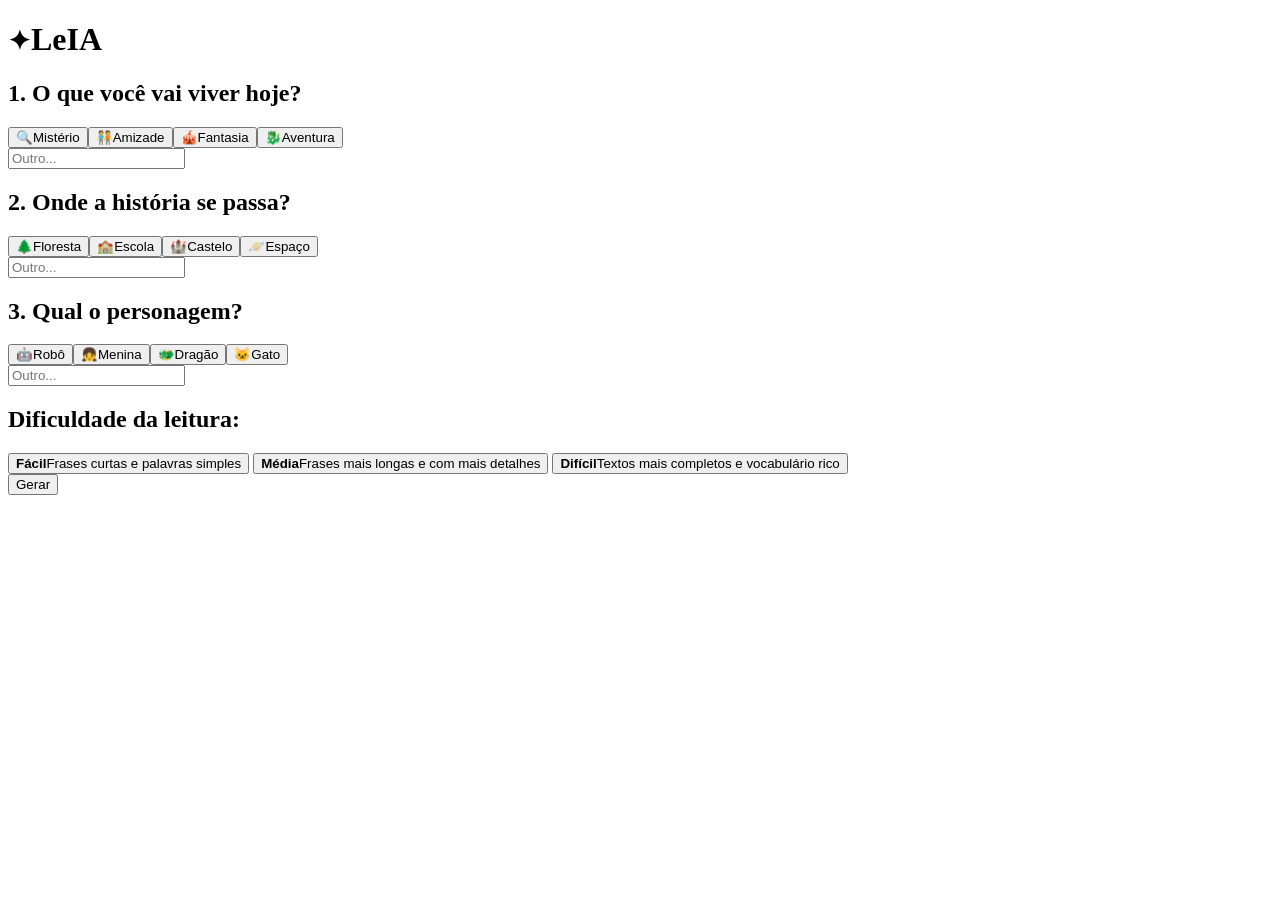
==== create.html @ 79de75a7 "Add files via upload" ====
<!doctype html><html lang="pt-BR"><head><meta charset="utf-8"><meta name="viewport" content="width=device-width,initial-scale=1"><link rel="preconnect" href="https://fonts.googleapis.com"><link href="https://fonts.googleapis.com/css2?family=Nunito:wght@400;700;800;900&display=swap" rel="stylesheet"><link rel="stylesheet" href="css/style.css"><title>LeIA – Gerar história</title></head><body data-page="create" data-nav="1" class="">
<div id="wizard" class="gen"><h1 class="logo" aria-label="LeIA"><small>✦</small>Le<b>IA</b></h1>
<h2>1. O que você vai viver hoje?</h2><div class="tiles">
<button class="tile t0" aria-pressed="false" data-v="Mistério"><span>🔍</span>Mistério</button><button class="tile t1" aria-pressed="false" data-v="Amizade"><span>🧑‍🤝‍🧑</span>Amizade</button><button class="tile t2" aria-pressed="false" data-v="Fantasia"><span>🎪</span>Fantasia</button><button class="tile t3" aria-pressed="false" data-v="Aventura"><span>🐉</span>Aventura</button></div>
<input class="field" placeholder="Outro..." aria-label="Outro tipo de história">
<h2>2. Onde a história se passa?</h2><div class="tiles">
<button class="tile t0" aria-pressed="false" data-v="uma floresta"><span>🌲</span>Floresta</button><button class="tile t1" aria-pressed="false" data-v="uma escola"><span>🏫</span>Escola</button><button class="tile t2" aria-pressed="false" data-v="um castelo"><span>🏰</span>Castelo</button><button class="tile t3" aria-pressed="false" data-v="o espaço"><span>🪐</span>Espaço</button></div>
<input class="field" placeholder="Outro..." aria-label="Outro lugar">
<h2>3. Qual o personagem?</h2><div class="tiles">
<button class="tile t0" aria-pressed="false" data-v="Um robô"><span>🤖</span>Robô</button><button class="tile t1" aria-pressed="false" data-v="Uma menina"><span>👧</span>Menina</button><button class="tile t2" aria-pressed="false" data-v="Um dragão"><span>🐲</span>Dragão</button><button class="tile t3" aria-pressed="false" data-v="Um gato"><span>🐱</span>Gato</button></div>
<input class="field" placeholder="Outro..." aria-label="Outro personagem">
<h2>Dificuldade da leitura:</h2><div class="diffs">
<button class="diff" aria-pressed="false" data-v="Fácil"><b>Fácil</b>Frases curtas e palavras simples</button>
<button class="diff" aria-pressed="true" data-v="Média"><b>Média</b>Frases mais longas e com mais detalhes</button>
<button class="diff" aria-pressed="false" data-v="Difícil"><b>Difícil</b>Textos mais completos e vocabulário rico</button></div>
<button class="btn" id="gen">Gerar</button></div>
<div id="loading" hidden class="gen" style="text-align:center;padding:60px 20px"><div class="spinner"></div><h2 style="margin:0">Criando sua história...</h2></div><script src="js/main.js"></script></body></html>
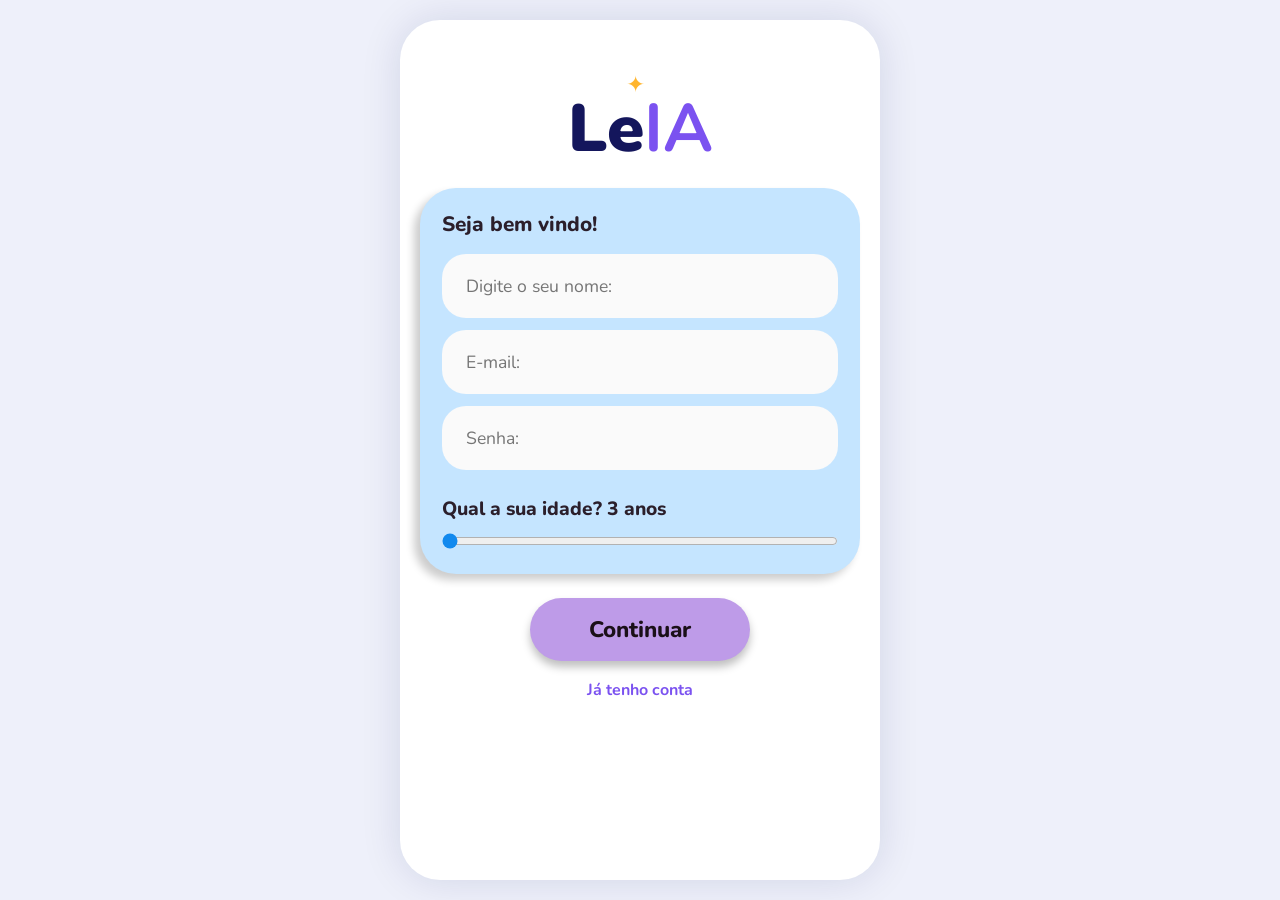
==== commit 89f873ce: "Add files via upload" ====
--- a/create.html
+++ b/create.html
@@ -1,17 +1,58 @@
-<!doctype html><html lang="pt-BR"><head><meta charset="utf-8"><meta name="viewport" content="width=device-width,initial-scale=1"><link rel="preconnect" href="https://fonts.googleapis.com"><link href="https://fonts.googleapis.com/css2?family=Nunito:wght@400;700;800;900&display=swap" rel="stylesheet"><link rel="stylesheet" href="css/style.css"><title>LeIA – Gerar história</title></head><body data-page="create" data-nav="1" class="">
-<div id="wizard" class="gen"><h1 class="logo" aria-label="LeIA"><small>✦</small>Le<b>IA</b></h1>
-<h2>1. O que você vai viver hoje?</h2><div class="tiles">
-<button class="tile t0" aria-pressed="false" data-v="Mistério"><span>🔍</span>Mistério</button><button class="tile t1" aria-pressed="false" data-v="Amizade"><span>🧑‍🤝‍🧑</span>Amizade</button><button class="tile t2" aria-pressed="false" data-v="Fantasia"><span>🎪</span>Fantasia</button><button class="tile t3" aria-pressed="false" data-v="Aventura"><span>🐉</span>Aventura</button></div>
-<input class="field" placeholder="Outro..." aria-label="Outro tipo de história">
-<h2>2. Onde a história se passa?</h2><div class="tiles">
-<button class="tile t0" aria-pressed="false" data-v="uma floresta"><span>🌲</span>Floresta</button><button class="tile t1" aria-pressed="false" data-v="uma escola"><span>🏫</span>Escola</button><button class="tile t2" aria-pressed="false" data-v="um castelo"><span>🏰</span>Castelo</button><button class="tile t3" aria-pressed="false" data-v="o espaço"><span>🪐</span>Espaço</button></div>
-<input class="field" placeholder="Outro..." aria-label="Outro lugar">
-<h2>3. Qual o personagem?</h2><div class="tiles">
-<button class="tile t0" aria-pressed="false" data-v="Um robô"><span>🤖</span>Robô</button><button class="tile t1" aria-pressed="false" data-v="Uma menina"><span>👧</span>Menina</button><button class="tile t2" aria-pressed="false" data-v="Um dragão"><span>🐲</span>Dragão</button><button class="tile t3" aria-pressed="false" data-v="Um gato"><span>🐱</span>Gato</button></div>
-<input class="field" placeholder="Outro..." aria-label="Outro personagem">
-<h2>Dificuldade da leitura:</h2><div class="diffs">
-<button class="diff" aria-pressed="false" data-v="Fácil"><b>Fácil</b>Frases curtas e palavras simples</button>
-<button class="diff" aria-pressed="true" data-v="Média"><b>Média</b>Frases mais longas e com mais detalhes</button>
-<button class="diff" aria-pressed="false" data-v="Difícil"><b>Difícil</b>Textos mais completos e vocabulário rico</button></div>
-<button class="btn" id="gen">Gerar</button></div>
-<div id="loading" hidden class="gen" style="text-align:center;padding:60px 20px"><div class="spinner"></div><h2 style="margin:0">Criando sua história...</h2></div><script src="js/main.js"></script></body></html>
+<!doctype html>
+<html lang="pt-BR">
+
+<head>
+    <meta charset="utf-8">
+    <meta name="viewport" content="width=device-width,initial-scale=1">
+    <link rel="preconnect" href="https://fonts.googleapis.com">
+    <link href="https://fonts.googleapis.com/css2?family=Nunito:wght@400;700;800;900&display=swap" rel="stylesheet">
+    <link rel="stylesheet" href="style.css">
+    <title>LeIA – Gerar história</title>
+</head>
+
+<body data-page="create" data-nav="1" class="">
+    <div id="wizard" class="gen">
+        <h1 class="logo" aria-label="LeIA"><small>✦</small>Le<b>IA</b></h1>
+        <h2>1. O que você vai viver hoje?</h2>
+        <div class="tiles">
+            <button class="tile t0" aria-pressed="false" data-v="Mistério"><span>🔍</span>Mistério</button><button
+                class="tile t1" aria-pressed="false" data-v="Amizade"><span>🧑‍🤝‍🧑</span>Amizade</button><button
+                class="tile t2" aria-pressed="false" data-v="Fantasia"><span>🎪</span>Fantasia</button><button
+                class="tile t3" aria-pressed="false" data-v="Aventura"><span>🐉</span>Aventura</button>
+        </div>
+        <input class="field" placeholder="Outro..." aria-label="Outro tipo de história">
+        <h2>2. Onde a história se passa?</h2>
+        <div class="tiles">
+            <button class="tile t0" aria-pressed="false" data-v="uma floresta"><span>🌲</span>Floresta</button><button
+                class="tile t1" aria-pressed="false" data-v="uma escola"><span>🏫</span>Escola</button><button
+                class="tile t2" aria-pressed="false" data-v="um castelo"><span>🏰</span>Castelo</button><button
+                class="tile t3" aria-pressed="false" data-v="o espaço"><span>🪐</span>Espaço</button>
+        </div>
+        <input class="field" placeholder="Outro..." aria-label="Outro lugar">
+        <h2>3. Qual o personagem?</h2>
+        <div class="tiles">
+            <button class="tile t0" aria-pressed="false" data-v="Um robô"><span>🤖</span>Robô</button><button
+                class="tile t1" aria-pressed="false" data-v="Uma menina"><span>👧</span>Menina</button><button
+                class="tile t2" aria-pressed="false" data-v="Um dragão"><span>🐲</span>Dragão</button><button
+                class="tile t3" aria-pressed="false" data-v="Um gato"><span>🐱</span>Gato</button>
+        </div>
+        <input class="field" placeholder="Outro..." aria-label="Outro personagem">
+        <h2>Dificuldade da leitura:</h2>
+        <div class="diffs">
+            <button class="diff" aria-pressed="false" data-v="Fácil"><b>Fácil</b>Frases curtas e palavras
+                simples</button>
+            <button class="diff" aria-pressed="true" data-v="Média"><b>Média</b>Frases mais longas e com mais
+                detalhes</button>
+            <button class="diff" aria-pressed="false" data-v="Difícil"><b>Difícil</b>Textos mais completos e vocabulário
+                rico</button>
+        </div>
+        <button class="btn" id="gen">Gerar</button>
+    </div>
+    <div id="loading" hidden class="gen" style="text-align:center;padding:60px 20px">
+        <div class="spinner"></div>
+        <h2 style="margin:0">Criando sua história...</h2>
+    </div>
+    <script src="main.js"></script>
+</body>
+
+</html>
--- a/style.css
+++ b/style.css
@@ -0,0 +1,655 @@
+:root {
+    --navy: #14165c;
+    --purple: #7b52f0;
+    --lilac: #be9be8;
+    --sky: #c5e5ff;
+    --ink: #2b1f2b;
+    --bg: #fff;
+    --field: #fafafa;
+    --blue-card: #b5deff;
+    --green-card: #b4ebb4;
+    --peach-card: #ffd3b0;
+    --orange: #f07b20;
+    --pink: #ff5eae;
+    --yellow: #ffe066;
+    --cyan: #87ddf0;
+    --gold: #ffb52e;
+    --r-lg: 36px;
+    --r-md: 24px;
+    --r-pill: 999px;
+    --shadow: 0 6px 8px rgba(0, 0, 0, .25);
+    --font: 'Nunito', system-ui, sans-serif
+}
+
+* {
+    box-sizing: border-box;
+    margin: 0
+}
+
+html {
+    background: #eef0fa
+}
+
+body {
+    font-family: var(--font);
+    color: var(--ink);
+    background: var(--bg);
+    max-width: 480px;
+    min-height: 100vh;
+    margin: 0 auto;
+    padding: 24px 20px 110px;
+    position: relative;
+    box-shadow: 0 0 40px rgba(20, 22, 92, .12)
+}
+
+body.no-nav {
+    padding-bottom: 40px
+}
+
+a {
+    color: inherit;
+    text-decoration: none
+}
+
+button {
+    font: inherit;
+    cursor: pointer;
+    border: 0
+}
+
+:focus-visible {
+    outline: 3px solid var(--purple);
+    outline-offset: 2px
+}
+
+h1 {
+    font-size: 2rem;
+    font-weight: 800
+}
+
+h2 {
+    font-size: 1.35rem;
+    font-weight: 800;
+    margin: 20px 0 10px
+}
+
+.logo {
+    display: block;
+    text-align: center;
+    font-size: 4.2rem;
+    font-weight: 900;
+    color: var(--navy);
+    line-height: 1;
+    margin: 30px 0 24px
+}
+
+.logo b {
+    color: var(--purple)
+}
+
+.logo small {
+    display: block;
+    font-size: 1.4rem;
+    color: var(--gold);
+    letter-spacing: .4em
+}
+
+.panel {
+    background: var(--sky);
+    border-radius: var(--r-lg);
+    padding: 22px;
+    box-shadow: -6px 6px 8px rgba(0, 0, 0, .2)
+}
+
+.panel h1 {
+    font-size: 1.3rem;
+    margin-bottom: 16px
+}
+
+.field {
+    width: 100%;
+    background: var(--field);
+    border: 2px solid transparent;
+    border-radius: var(--r-md);
+    padding: 18px 22px;
+    font: inherit;
+    font-size: 1.1rem;
+    margin-bottom: 12px;
+    color: #444
+}
+
+.field.invalid {
+    border-color: #e03355
+}
+
+.err {
+    color: #c21f43;
+    font-weight: 700;
+    font-size: .9rem;
+    margin: -6px 0 10px 8px;
+    min-height: 0
+}
+
+.panel label {
+    font-weight: 800;
+    font-size: 1.2rem;
+    display: block;
+    margin: 14px 0 8px
+}
+
+input[type=range] {
+    width: 100%;
+    accent-color: #1189ee;
+    height: 10px
+}
+
+.btn {
+    display: block;
+    margin: 24px auto 0;
+    min-width: 220px;
+    padding: 16px 36px;
+    border-radius: var(--r-pill);
+    background: var(--lilac);
+    font-weight: 800;
+    font-size: 1.4rem;
+    color: #1b1018;
+    box-shadow: var(--shadow);
+    text-align: center
+}
+
+.btn:hover {
+    filter: brightness(1.06)
+}
+
+.btn:active {
+    transform: translateY(2px)
+}
+
+.link {
+    display: block;
+    text-align: center;
+    margin-top: 18px;
+    font-weight: 700;
+    color: var(--purple)
+}
+
+.top {
+    display: flex;
+    justify-content: space-between;
+    align-items: center
+}
+
+.avatar {
+    font-size: 3rem;
+    background: none
+}
+
+.hero {
+    margin-top: 14px;
+    border-radius: var(--r-lg);
+    height: 210px;
+    display: grid;
+    place-items: center;
+    background: repeating-linear-gradient(45deg, #ffe8c9 0 14px, #ffd1e6 14px 28px, #d4e6ff 28px 42px, #d8f5d0 42px 56px)
+}
+
+.hero a {
+    width: 170px;
+    height: 170px;
+    border-radius: 50%;
+    background: #fff;
+    display: grid;
+    place-items: center;
+    text-align: center;
+    font-weight: 900;
+    font-size: 1.3rem;
+    border: 8px solid transparent;
+    background: linear-gradient(#fff, #fff) padding-box, conic-gradient(#ffc933, #ff9a1f, #ff5470, #9460a6, #5367b5, #13b5ea, #09c06c, #ffc933) border-box;
+    box-shadow: var(--shadow)
+}
+
+.row {
+    display: flex;
+    gap: 14px;
+    overflow-x: auto;
+    padding: 4px 2px 14px;
+    scroll-snap-type: x mandatory;
+    margin: 0 -20px;
+    padding-inline: 20px
+}
+
+.card {
+    flex: 0 0 220px;
+    border-radius: var(--r-md);
+    padding: 10px;
+    scroll-snap-align: start
+}
+
+.card .pic {
+    height: 100px;
+    border-radius: 16px;
+    display: grid;
+    place-items: center;
+    font-size: 3.2rem;
+    margin-bottom: 8px
+}
+
+.card h3 {
+    font-size: 1rem;
+    font-weight: 800
+}
+
+.stars {
+    color: var(--gold);
+    letter-spacing: 2px
+}
+
+.card p {
+    font-size: .9rem;
+    margin: 4px 0
+}
+
+.pill {
+    display: block;
+    border-radius: var(--r-pill);
+    padding: 6px;
+    text-align: center;
+    font-weight: 800;
+    font-size: 1.2rem;
+    color: #fff;
+    margin-top: 6px
+}
+
+.rec {
+    background: #fff;
+    box-shadow: 0 2px 8px rgba(0, 0, 0, .2)
+}
+
+.nav {
+    position: fixed;
+    bottom: 0;
+    left: 50%;
+    transform: translateX(-50%);
+    width: 100%;
+    max-width: 480px;
+    background: #fff;
+    display: flex;
+    justify-content: space-around;
+    padding: 10px 6px 14px;
+    border-top: 1px solid #e5e5e5;
+    box-shadow: 0 -4px 10px rgba(0, 0, 0, .06);
+    z-index: 5
+}
+
+.nav a {
+    display: flex;
+    flex-direction: column;
+    align-items: center;
+    font-weight: 700;
+    color: #777;
+    font-size: .95rem;
+    padding: 4px 10px;
+    border-radius: 14px
+}
+
+.nav a span {
+    font-size: 2rem;
+    filter: grayscale(1)
+}
+
+.nav a.on {
+    color: #000
+}
+
+.nav a.on span {
+    filter: none
+}
+
+.reader-top {
+    display: flex;
+    align-items: center;
+    gap: 10px
+}
+
+.reader-top div {
+    flex: 1
+}
+
+.reader-top small {
+    display: block
+}
+
+.round {
+    width: 54px;
+    height: 54px;
+    border-radius: 50%;
+    background: #fff;
+    box-shadow: var(--shadow);
+    font-weight: 900;
+    font-size: 1.1rem;
+    display: grid;
+    place-items: center
+}
+
+.scene {
+    height: 190px;
+    border-radius: var(--r-lg);
+    margin: 14px 0;
+    display: grid;
+    place-items: center;
+    font-size: 5rem;
+    background: linear-gradient(135deg, #2f6b3a, #9acb6c)
+}
+
+.para {
+    background: #f5f5f5;
+    border-radius: var(--r-lg);
+    padding: 22px 24px;
+    margin-bottom: 18px;
+    box-shadow: 0 5px 6px rgba(0, 0, 0, .2);
+    line-height: 1.5;
+    font-size: var(--fs, 1.1rem)
+}
+
+.ask {
+    font-weight: 800;
+    color: #555;
+    margin: 10px 14px
+}
+
+.choice {
+    display: block;
+    width: 100%;
+    border-radius: var(--r-pill);
+    padding: 12px 16px;
+    margin-bottom: 12px;
+    font-weight: 800;
+    font-size: 1rem
+}
+
+.c1 {
+    background: var(--yellow);
+    color: #8a6200
+}
+
+.c2 {
+    background: var(--cyan);
+    color: #0a78c8
+}
+
+.choice[disabled] {
+    opacity: .45;
+    cursor: default
+}
+
+.choice.picked {
+    opacity: 1;
+    outline: 3px solid var(--navy)
+}
+
+.green {
+    background: #93e08f;
+    color: #14451a
+}
+
+.gen {
+    background: linear-gradient(#e8c6ff, #9ca9ff);
+    border-radius: var(--r-lg);
+    padding: 14px 16px 24px
+}
+
+.gen h2 {
+    text-align: center;
+    color: var(--navy);
+    margin: 14px 0 -14px;
+    position: relative;
+    z-index: 1;
+    font-size: 1.25rem
+}
+
+.tiles {
+    background: #fff;
+    border-radius: var(--r-lg);
+    padding: 26px 10px 12px;
+    display: grid;
+    grid-template-columns: repeat(4, 1fr);
+    gap: 8px;
+    margin-bottom: 10px
+}
+
+.tile {
+    border-radius: 16px;
+    padding: 6px 2px;
+    font-weight: 800;
+    font-size: .8rem;
+    color: var(--navy);
+    text-align: center
+}
+
+.tile span {
+    display: block;
+    font-size: 2.1rem;
+    background: #fff;
+    border-radius: 12px;
+    margin-bottom: 2px;
+    padding: 4px 0
+}
+
+.tile[aria-pressed=true] {
+    outline: 4px solid var(--navy);
+    transform: scale(1.05)
+}
+
+.t0 {
+    background: #f2a65a
+}
+
+.t1 {
+    background: #7da0f0
+}
+
+.t2 {
+    background: #7be57b
+}
+
+.t3 {
+    background: #ef8a8a
+}
+
+.gen .field {
+    margin-bottom: 0;
+    border-radius: var(--r-pill);
+    padding: 12px 20px;
+    font-size: 1.1rem;
+    background: #fff
+}
+
+.diffs {
+    display: grid;
+    gap: 8px;
+    margin-top: 8px
+}
+
+.diff {
+    text-align: left;
+    background: #ffe5a6;
+    border: 4px solid transparent;
+    border-radius: var(--r-md);
+    padding: 10px 16px;
+    font-size: .9rem
+}
+
+.diff b {
+    display: block;
+    font-size: 1.05rem
+}
+
+.diff[aria-pressed=true] {
+    border-color: var(--gold)
+}
+
+.gen .btn {
+    background: #ffd884;
+    color: #a85a00
+}
+
+.stats {
+    display: grid;
+    grid-template-columns: 1fr 1fr;
+    gap: 12px
+}
+
+.stat {
+    background: var(--sky);
+    border-radius: var(--r-md);
+    padding: 16px;
+    text-align: center
+}
+
+.stat b {
+    display: block;
+    font-size: 2.2rem;
+    color: var(--purple)
+}
+
+.bar {
+    height: 14px;
+    background: #eee;
+    border-radius: 9px;
+    overflow: hidden;
+    margin: 6px 0 12px
+}
+
+.bar i {
+    display: block;
+    height: 100%;
+    background: linear-gradient(90deg, var(--purple), var(--pink))
+}
+
+.badges {
+    display: flex;
+    gap: 10px;
+    flex-wrap: wrap
+}
+
+.badge {
+    background: #fff3cf;
+    border-radius: var(--r-md);
+    padding: 10px 14px;
+    font-weight: 800
+}
+
+.badge.off {
+    filter: grayscale(1);
+    opacity: .5
+}
+
+.search {
+    margin: 12px 0
+}
+
+.chips {
+    display: flex;
+    gap: 8px;
+    flex-wrap: wrap;
+    margin-bottom: 12px
+}
+
+.chip {
+    padding: 8px 16px;
+    border-radius: var(--r-pill);
+    background: #eee;
+    font-weight: 800
+}
+
+.chip[aria-pressed=true] {
+    background: var(--purple);
+    color: #fff
+}
+
+.grid {
+    display: grid;
+    grid-template-columns: 1fr 1fr;
+    gap: 12px
+}
+
+.grid .card {
+    flex: auto
+}
+
+.empty {
+    text-align: center;
+    padding: 30px;
+    color: #666;
+    font-weight: 700
+}
+
+dialog {
+    border: 0;
+    border-radius: var(--r-lg);
+    padding: 26px;
+    max-width: 340px;
+    box-shadow: 0 10px 40px rgba(0, 0, 0, .35)
+}
+
+dialog::backdrop {
+    background: rgba(20, 22, 92, .5)
+}
+
+dialog menu {
+    display: flex;
+    gap: 10px;
+    padding: 0;
+    margin-top: 18px
+}
+
+dialog .btn {
+    margin: 0;
+    min-width: 0;
+    flex: 1;
+    font-size: 1rem;
+    padding: 12px
+}
+
+.toast {
+    position: fixed;
+    top: 16px;
+    left: 50%;
+    transform: translateX(-50%);
+    background: var(--navy);
+    color: #fff;
+    padding: 12px 22px;
+    border-radius: var(--r-pill);
+    font-weight: 800;
+    z-index: 20
+}
+
+.spinner {
+    width: 64px;
+    height: 64px;
+    border: 8px solid #fff;
+    border-top-color: var(--purple);
+    border-radius: 50%;
+    animation: s 1s linear infinite;
+    margin: 40px auto
+}
+
+@keyframes s {
+    to {
+        rotate: 360deg
+    }
+}
+
+@media(prefers-reduced-motion:reduce) {
+    .spinner {
+        animation: none
+    }
+}
+
+@media(min-width:768px) {
+    body {
+        margin-block: 20px;
+        border-radius: 40px;
+        min-height: calc(100vh - 40px)
+    }
+}
